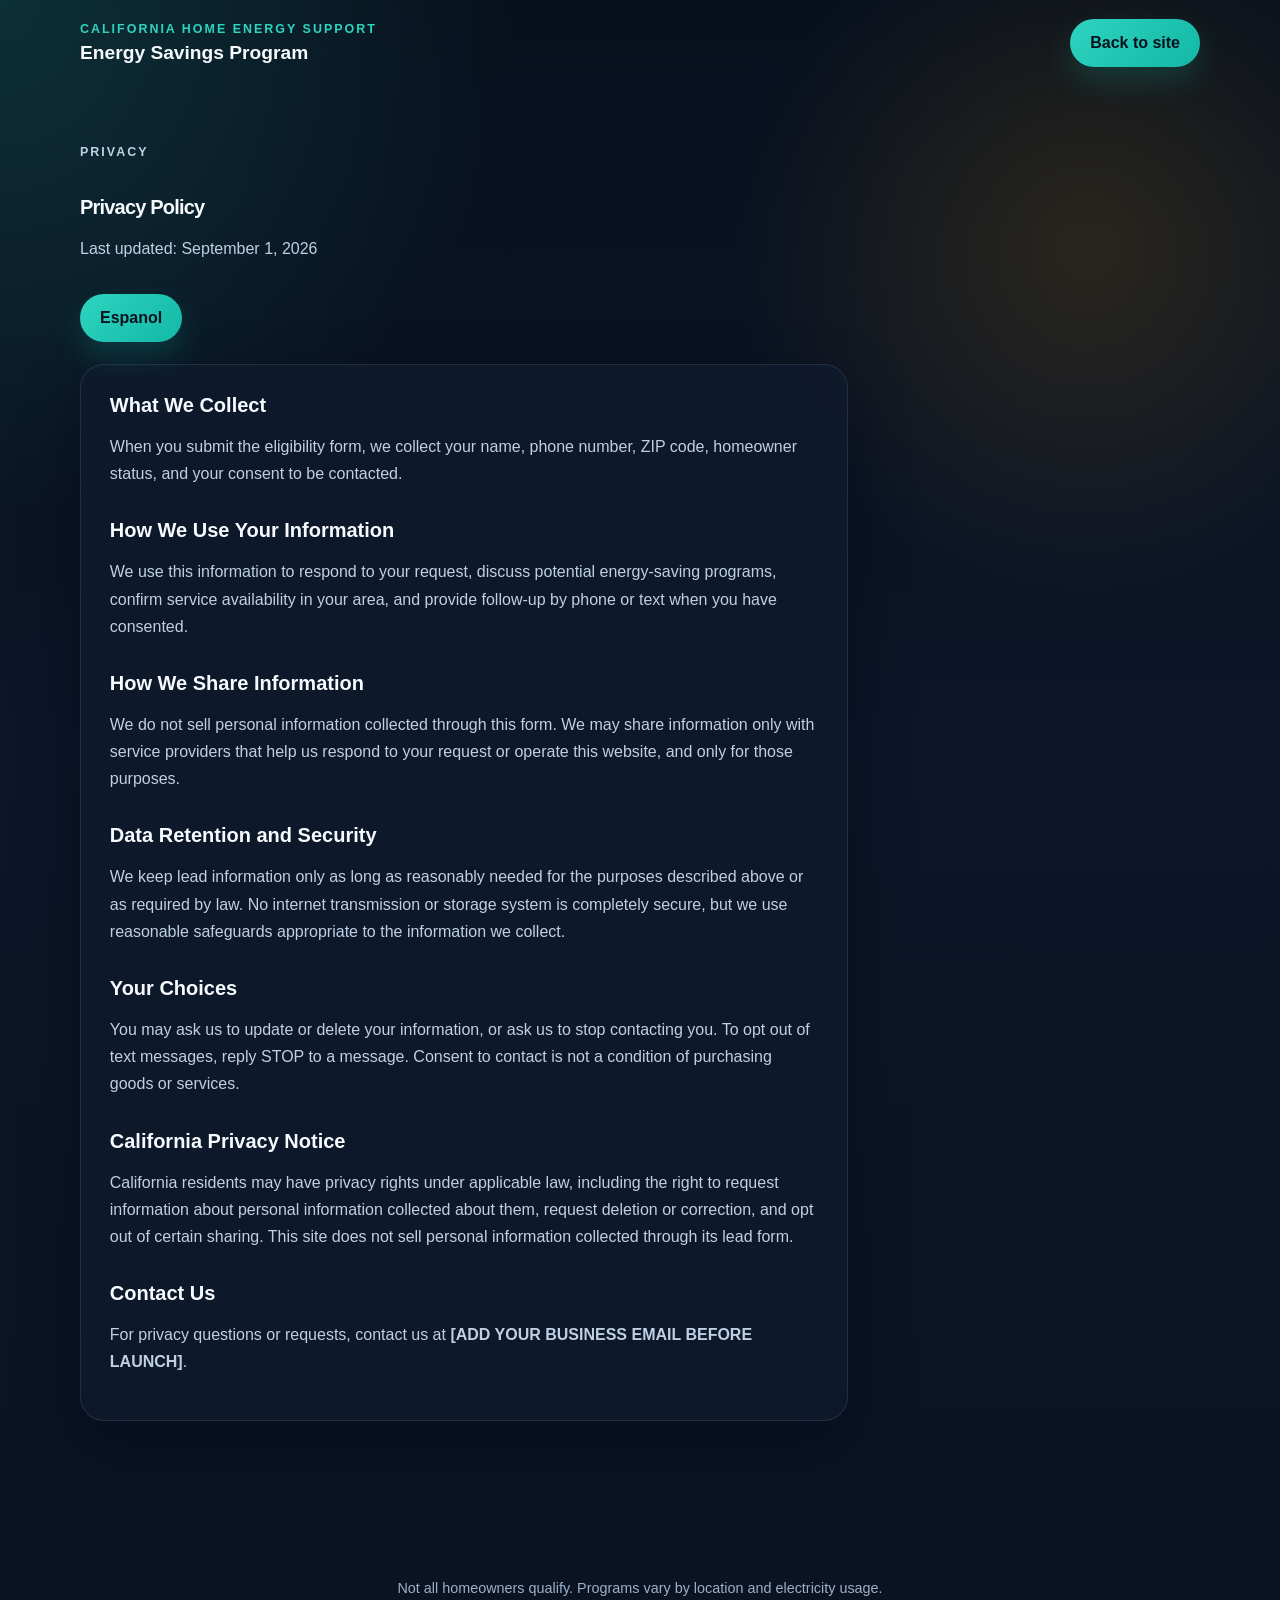
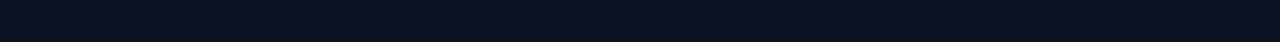
==== privacy.html @ 810e5eb0 "Initial website commit" ====
<!DOCTYPE html>
<html lang="en">
  <head>
    <meta charset="UTF-8" />
    <meta name="viewport" content="width=device-width, initial-scale=1.0" />
    <title>Privacy Policy | Energy Savings Program</title>
    <meta name="description" content="Privacy policy for the Energy Savings Program website." />
    <link rel="stylesheet" href="styles.css" />
  </head>
  <body>
    <header class="site-header">
      <div class="brand-block">
        <p class="eyebrow">California Home Energy Support</p>
        <h1 class="brand-title">Energy Savings Program</h1>
      </div>
      <a class="language-toggle" href="index.html">Back to site</a>
    </header>

    <main class="privacy-policy">
      <section class="section">
        <div class="section-heading">
          <p class="eyebrow">Privacy</p>
          <h2>Privacy Policy</h2>
          <p>Last updated: September 1, 2026</p>
          <button class="language-toggle policy-language-toggle" type="button" id="policyLanguageButton">Espanol</button>
        </div>

        <article class="policy-copy" id="englishPolicy">
          <h2>What We Collect</h2>
          <p>When you submit the eligibility form, we collect your name, phone number, ZIP code, homeowner status, and your consent to be contacted.</p>

          <h2>How We Use Your Information</h2>
          <p>We use this information to respond to your request, discuss potential energy-saving programs, confirm service availability in your area, and provide follow-up by phone or text when you have consented.</p>

          <h2>How We Share Information</h2>
          <p>We do not sell personal information collected through this form. We may share information only with service providers that help us respond to your request or operate this website, and only for those purposes.</p>

          <h2>Data Retention and Security</h2>
          <p>We keep lead information only as long as reasonably needed for the purposes described above or as required by law. No internet transmission or storage system is completely secure, but we use reasonable safeguards appropriate to the information we collect.</p>

          <h2>Your Choices</h2>
          <p>You may ask us to update or delete your information, or ask us to stop contacting you. To opt out of text messages, reply STOP to a message. Consent to contact is not a condition of purchasing goods or services.</p>

          <h2>California Privacy Notice</h2>
          <p>California residents may have privacy rights under applicable law, including the right to request information about personal information collected about them, request deletion or correction, and opt out of certain sharing. This site does not sell personal information collected through its lead form.</p>

          <h2>Contact Us</h2>
          <p>For privacy questions or requests, contact us at <strong>[ADD YOUR BUSINESS EMAIL BEFORE LAUNCH]</strong>.</p>
        </article>

        <article class="policy-copy" id="spanishPolicy" hidden lang="es">
          <h2>Que Informacion Recopilamos</h2>
          <p>Cuando envias el formulario de elegibilidad, recopilamos tu nombre, numero de telefono, codigo postal, estado de propietario y consentimiento para contactarte.</p>

          <h2>Como Usamos Tu Informacion</h2>
          <p>Usamos esta informacion para responder a tu solicitud, hablar sobre posibles programas de ahorro de energia, confirmar disponibilidad de servicios en tu area y dar seguimiento por telefono o mensaje de texto cuando hayas dado consentimiento.</p>

          <h2>Como Compartimos la Informacion</h2>
          <p>No vendemos la informacion personal recopilada mediante este formulario. Podemos compartir informacion solo con proveedores de servicios que nos ayudan a responder a tu solicitud u operar este sitio web, y solo para esos fines.</p>

          <h2>Conservacion y Seguridad</h2>
          <p>Conservamos la informacion de los prospectos solo durante el tiempo razonablemente necesario para los fines descritos o segun lo exija la ley. Ningun sistema de transmision o almacenamiento por internet es completamente seguro, pero usamos medidas razonables de proteccion.</p>

          <h2>Tus Opciones</h2>
          <p>Puedes pedirnos que actualicemos o eliminemos tu informacion, o que dejemos de contactarte. Para dejar de recibir mensajes de texto, responde STOP a un mensaje. El consentimiento para ser contactado no es una condicion para comprar bienes o servicios.</p>

          <h2>Aviso de Privacidad de California</h2>
          <p>Los residentes de California pueden tener derechos de privacidad conforme a la ley aplicable, incluido el derecho de solicitar informacion sobre los datos recopilados, pedir eliminacion o correccion y excluirse de ciertos tipos de intercambio. Este sitio no vende la informacion personal recopilada en el formulario.</p>

          <h2>Contactanos</h2>
          <p>Para preguntas o solicitudes de privacidad, contactanos en <strong>[AGREGA TU CORREO COMERCIAL ANTES DEL LANZAMIENTO]</strong>.</p>
        </article>
      </section>
    </main>

    <footer>
      <p>Not all homeowners qualify. Programs vary by location and electricity usage.</p>
    </footer>

    <script>
      const button = document.getElementById("policyLanguageButton");
      const englishPolicy = document.getElementById("englishPolicy");
      const spanishPolicy = document.getElementById("spanishPolicy");
      let isSpanish = false;

      button.addEventListener("click", () => {
        isSpanish = !isSpanish;
        englishPolicy.hidden = isSpanish;
        spanishPolicy.hidden = !isSpanish;
        document.documentElement.lang = isSpanish ? "es" : "en";
        button.textContent = isSpanish ? "English" : "Espanol";
      });
    </script>
  </body>
</html>
---- styles.css ----
:root {
  --bg: #08111f;
  --bg-soft: #0f1a2d;
  --panel: rgba(15, 26, 45, 0.78);
  --panel-strong: #13233d;
  --text: #f7fafc;
  --muted: #bfd0e5;
  --line: rgba(191, 208, 229, 0.12);
  --accent: #2dd4bf;
  --accent-deep: #14b8a6;
  --warning: #f59e0b;
  --max-width: 1120px;
  --shadow: 0 24px 60px rgba(2, 6, 23, 0.45);
}

* {
  box-sizing: border-box;
}

html {
  scroll-behavior: smooth;
}

body {
  margin: 0;
  font-family: "Segoe UI", Tahoma, Geneva, Verdana, sans-serif;
  color: var(--text);
  background:
    radial-gradient(circle at top left, rgba(45, 212, 191, 0.16), transparent 25%),
    radial-gradient(circle at 85% 15%, rgba(245, 158, 11, 0.14), transparent 20%),
    linear-gradient(180deg, #07101d 0%, #0c1628 45%, #0b1322 100%);
}

a {
  color: inherit;
  text-decoration: none;
}

button,
input {
  font: inherit;
}

.site-header,
.hero,
.section,
footer {
  width: min(calc(100% - 2rem), var(--max-width));
  margin: 0 auto;
}

.site-header {
  display: flex;
  align-items: center;
  justify-content: space-between;
  gap: 1rem;
  padding: 1.2rem 0;
}

.brand-title {
  margin: 0;
  font-size: 1.2rem;
}

.eyebrow {
  margin: 0 0 0.4rem;
  color: var(--accent);
  font-size: 0.78rem;
  font-weight: 700;
  letter-spacing: 0.16em;
  text-transform: uppercase;
}

.language-toggle,
.cta,
.lead-form button {
  display: inline-flex;
  align-items: center;
  justify-content: center;
  min-height: 3rem;
  padding: 0.85rem 1.25rem;
  border: none;
  border-radius: 999px;
  color: #04111f;
  font-weight: 700;
  background: linear-gradient(135deg, var(--accent) 0%, var(--accent-deep) 100%);
  box-shadow: 0 14px 30px rgba(20, 184, 166, 0.2);
  cursor: pointer;
  transition: transform 180ms ease, box-shadow 180ms ease;
}

.language-toggle:hover,
.cta:hover,
.lead-form button:hover {
  transform: translateY(-2px);
  box-shadow: 0 18px 32px rgba(20, 184, 166, 0.28);
}

.hero {
  display: grid;
  grid-template-columns: 1.15fr 0.85fr;
  gap: 1.5rem;
  align-items: center;
  min-height: calc(100vh - 5.5rem);
  padding: 3rem 0 4rem;
}

.hero h2 {
  margin: 0;
  font-size: clamp(2.8rem, 6vw, 5.3rem);
  line-height: 0.95;
  letter-spacing: -0.05em;
  max-width: 12ch;
}

.hero p {
  color: var(--muted);
}

.hero-copy > p#subtext {
  max-width: 38rem;
  margin: 1.2rem 0 0;
  font-size: 1.1rem;
  line-height: 1.7;
}

.hero-actions {
  display: flex;
  flex-direction: column;
  align-items: flex-start;
  gap: 0.9rem;
  margin-top: 1.8rem;
}

.microcopy {
  margin: 0;
  font-size: 0.95rem;
}

.hero-card,
.article,
.lead-form,
.reasons-list {
  border: 1px solid var(--line);
  border-radius: 24px;
  background: var(--panel);
  box-shadow: var(--shadow);
  backdrop-filter: blur(14px);
}

.hero-card {
  padding: 1.6rem;
}

.card-label {
  margin: 0 0 1rem;
  color: white;
  font-weight: 700;
}

.stat-list,
.reasons-list {
  padding: 0;
  margin: 0;
  list-style: none;
}

.stat-list li,
.reasons-list li {
  padding: 1rem 0;
  border-bottom: 1px solid var(--line);
}

.stat-list li:last-child,
.reasons-list li:last-child {
  border-bottom: none;
}

.stat-list strong {
  display: block;
  margin-bottom: 0.45rem;
  color: var(--warning);
}

.section {
  padding: 1.5rem 0 4rem;
}

.section-heading {
  max-width: 42rem;
  margin-bottom: 1.4rem;
}

.section-heading h2 {
  margin: 0;
  font-size: clamp(2rem, 4vw, 3.5rem);
  letter-spacing: -0.04em;
}

.section-heading p:last-child {
  color: var(--muted);
  line-height: 1.7;
}

.reasons-list {
  padding: 0.25rem 1.25rem;
}

.reasons-list li {
  position: relative;
  padding-left: 2rem;
  color: var(--text);
}

.reasons-list li::before {
  position: absolute;
  left: 0;
  top: 1rem;
  width: 1.15rem;
  height: 1.15rem;
  border-radius: 50%;
  background: rgba(45, 212, 191, 0.18);
  content: "";
}

.article-grid,
.testimonial-grid {
  display: grid;
  grid-template-columns: repeat(auto-fit, minmax(260px, 1fr));
  gap: 1rem;
}

.subsidy-grid {
  display: grid;
  grid-template-columns: repeat(5, 1fr);
  gap: 1rem;
}

.subsidy-card {
  padding: 1.35rem;
  border: 1px solid var(--line);
  border-radius: 22px;
  background: linear-gradient(180deg, rgba(19, 35, 61, 0.92), rgba(11, 19, 34, 0.95));
  box-shadow: var(--shadow);
}

.subsidy-icon {
  display: grid;
  width: 2.8rem;
  height: 2.8rem;
  margin-bottom: 1rem;
  place-items: center;
  border-radius: 14px;
  color: var(--accent);
  background: rgba(45, 212, 191, 0.12);
  font-size: 0.78rem;
  font-weight: 800;
  letter-spacing: 0.08em;
}

.subsidy-card h3 {
  margin: 0 0 0.65rem;
  font-size: 1.05rem;
}

.subsidy-card p {
  margin: 0;
  color: var(--muted);
  font-size: 0.92rem;
  line-height: 1.6;
}

.subsidy-disclaimer {
  margin: 1.2rem 0 0;
  padding: 1rem 1.15rem;
  border-left: 3px solid var(--warning);
  border-radius: 0 14px 14px 0;
  color: var(--muted);
  background: rgba(245, 158, 11, 0.08);
  font-size: 0.9rem;
  line-height: 1.6;
}

.visual-grid {
  display: grid;
  grid-template-columns: repeat(3, 1fr);
  gap: 1rem;
}

.visual-card,
.testimonial-card {
  display: flex;
  flex-direction: column;
  gap: 1rem;
  min-height: 100%;
  padding: 1.5rem;
  border: 1px solid var(--line);
  border-radius: 24px;
  background:
    linear-gradient(180deg, rgba(19, 35, 61, 0.92), rgba(11, 19, 34, 0.95));
  box-shadow: var(--shadow);
}

.article {
  padding: 1.4rem;
}

.visual-art {
  overflow: hidden;
  border-radius: 18px;
  background:
    radial-gradient(circle at top left, rgba(45, 212, 191, 0.18), transparent 32%),
    linear-gradient(180deg, rgba(8, 17, 31, 0.35), rgba(8, 17, 31, 0.8));
}

.visual-art svg {
  display: block;
  width: 100%;
  height: auto;
}

.visual-art rect:first-child {
  fill: rgba(4, 10, 20, 0.72);
  stroke: rgba(191, 208, 229, 0.12);
}

.glow-orb {
  fill: rgba(255, 214, 102, 0.9);
}

.mountain-shape {
  fill: rgba(32, 52, 83, 0.9);
}

.mountain-shape-alt {
  fill: rgba(22, 35, 58, 0.95);
}

.pole-block {
  fill: rgba(97, 122, 153, 0.7);
}

.power-line,
.wire-curve,
.tower-bars,
.tower-legs,
.ground-line,
.data-link,
.pin-line,
.signal-arc {
  fill: none;
  stroke-linecap: round;
  stroke-linejoin: round;
}

.power-line {
  stroke: rgba(191, 208, 229, 0.75);
  stroke-width: 4;
}

.bolt-shape {
  fill: #f59e0b;
}

.ground-line {
  stroke: rgba(191, 208, 229, 0.28);
  stroke-width: 5;
}

.tower-legs,
.tower-bars {
  stroke: rgba(191, 208, 229, 0.9);
  stroke-width: 4;
}

.wire-curve {
  stroke: rgba(45, 212, 191, 0.8);
  stroke-width: 3;
}

.sun-disc {
  fill: rgba(255, 214, 102, 0.92);
}

.chip-core {
  fill: rgba(45, 212, 191, 0.18);
  stroke: rgba(45, 212, 191, 0.7);
  stroke-width: 4;
}

.server-stack {
  fill: rgba(17, 30, 54, 0.92);
  stroke: rgba(191, 208, 229, 0.22);
  stroke-width: 3;
}

.data-link {
  stroke: rgba(45, 212, 191, 0.9);
  stroke-width: 5;
}

.pin-line {
  stroke: rgba(191, 208, 229, 0.8);
  stroke-width: 4;
}

.status-dot {
  fill: rgba(45, 212, 191, 0.95);
}

.signal-arc {
  stroke: rgba(245, 158, 11, 0.75);
  stroke-width: 4;
}

.visual-label {
  margin: 0;
  color: white;
  font-size: 1.15rem;
  font-weight: 700;
}

.visual-text {
  margin: 0;
  color: var(--muted);
  line-height: 1.7;
}

.article-meta {
  display: flex;
  align-items: center;
  justify-content: space-between;
  gap: 0.75rem;
  margin-bottom: 1rem;
  color: #9db0c9;
  font-size: 0.8rem;
  text-transform: uppercase;
  letter-spacing: 0.08em;
}

.article h3 {
  margin-top: 0;
  margin-bottom: 0.8rem;
  font-size: 1.35rem;
}

.article p {
  margin: 0 0 1rem;
  color: var(--muted);
  line-height: 1.7;
}

.article a {
  color: var(--accent);
  font-weight: 700;
}

.testimonial-stars {
  color: var(--warning);
  letter-spacing: 0.2em;
}

.testimonial-quote {
  margin: 0;
  color: var(--text);
  font-size: 1.05rem;
  line-height: 1.8;
}

.testimonial-footer {
  display: grid;
  gap: 0.25rem;
  margin-top: auto;
}

.testimonial-footer strong {
  color: white;
}

.testimonial-footer span {
  color: var(--muted);
  font-size: 0.95rem;
}

.form-section {
  padding-bottom: 5rem;
}

.lead-form {
  display: grid;
  gap: 0.9rem;
  max-width: 36rem;
  padding: 1.4rem;
}

.lead-form input:not([type="checkbox"]),
.lead-form select {
  width: 100%;
  padding: 1rem;
  border: 1px solid rgba(191, 208, 229, 0.14);
  border-radius: 14px;
  color: var(--text);
  background: rgba(255, 255, 255, 0.04);
}

.lead-form input:not([type="checkbox"])::placeholder {
  color: #93a8c2;
}

.lead-form input:not([type="checkbox"]):focus,
.lead-form select:focus {
  outline: 2px solid rgba(45, 212, 191, 0.3);
  border-color: transparent;
}

.lead-form select {
  appearance: none;
  color: var(--text);
}

.lead-form select:invalid {
  color: #93a8c2;
}

.consent-row {
  display: flex;
  gap: 0.7rem;
  align-items: flex-start;
  color: #b8c8dc;
  font-size: 0.82rem;
  line-height: 1.45;
  cursor: pointer;
}

.consent-row input {
  width: 1rem;
  height: 1rem;
  margin: 0.14rem 0 0;
  accent-color: var(--accent);
  flex: 0 0 auto;
}
footer {
  padding: 0 0 2rem;
  color: #9db0c9;
  font-size: 0.9rem;
  text-align: center;
}

@media (max-width: 900px) {
  .hero,
  .visual-grid,
  .testimonial-grid {
    grid-template-columns: 1fr;
  }

  .subsidy-grid {
    grid-template-columns: repeat(2, 1fr);
  }

  .article-grid {
    grid-template-columns: 1fr;
  }

  .hero {
    min-height: auto;
    padding-top: 2rem;
  }
}

@media (max-width: 640px) {
  .site-header {
    flex-direction: column;
    align-items: flex-start;
  }

  .site-header,
  .hero,
  .section,
  footer {
    width: min(calc(100% - 1.25rem), var(--max-width));
  }

  .hero h2,
  .section-heading h2 {
    font-size: clamp(2rem, 12vw, 3rem);
  }

  .article-meta {
    flex-direction: column;
    align-items: flex-start;
  }

  .cta,
  .language-toggle,
  .lead-form button {
    width: 100%;
  }

  .subsidy-grid {
    grid-template-columns: 1fr;
  }
}

.consent-copy a {
  color: var(--accent);
  font-weight: 700;
  text-decoration: underline;
  text-underline-offset: 0.15em;
}

.privacy-policy {
  padding: 2rem 0 5rem;
}

.privacy-policy .policy-copy {
  max-width: 48rem;
  padding: 1.8rem;
  border: 1px solid var(--line);
  border-radius: 24px;
  background: var(--panel);
  box-shadow: var(--shadow);
}

.privacy-policy h2 {
  margin: 2rem 0 0.7rem;
  font-size: 1.25rem;
}

.privacy-policy h2:first-child {
  margin-top: 0;
}

.privacy-policy p,
.privacy-policy li {
  color: var(--muted);
  line-height: 1.7;
}

.policy-language-toggle {
  margin-top: 1rem;
}
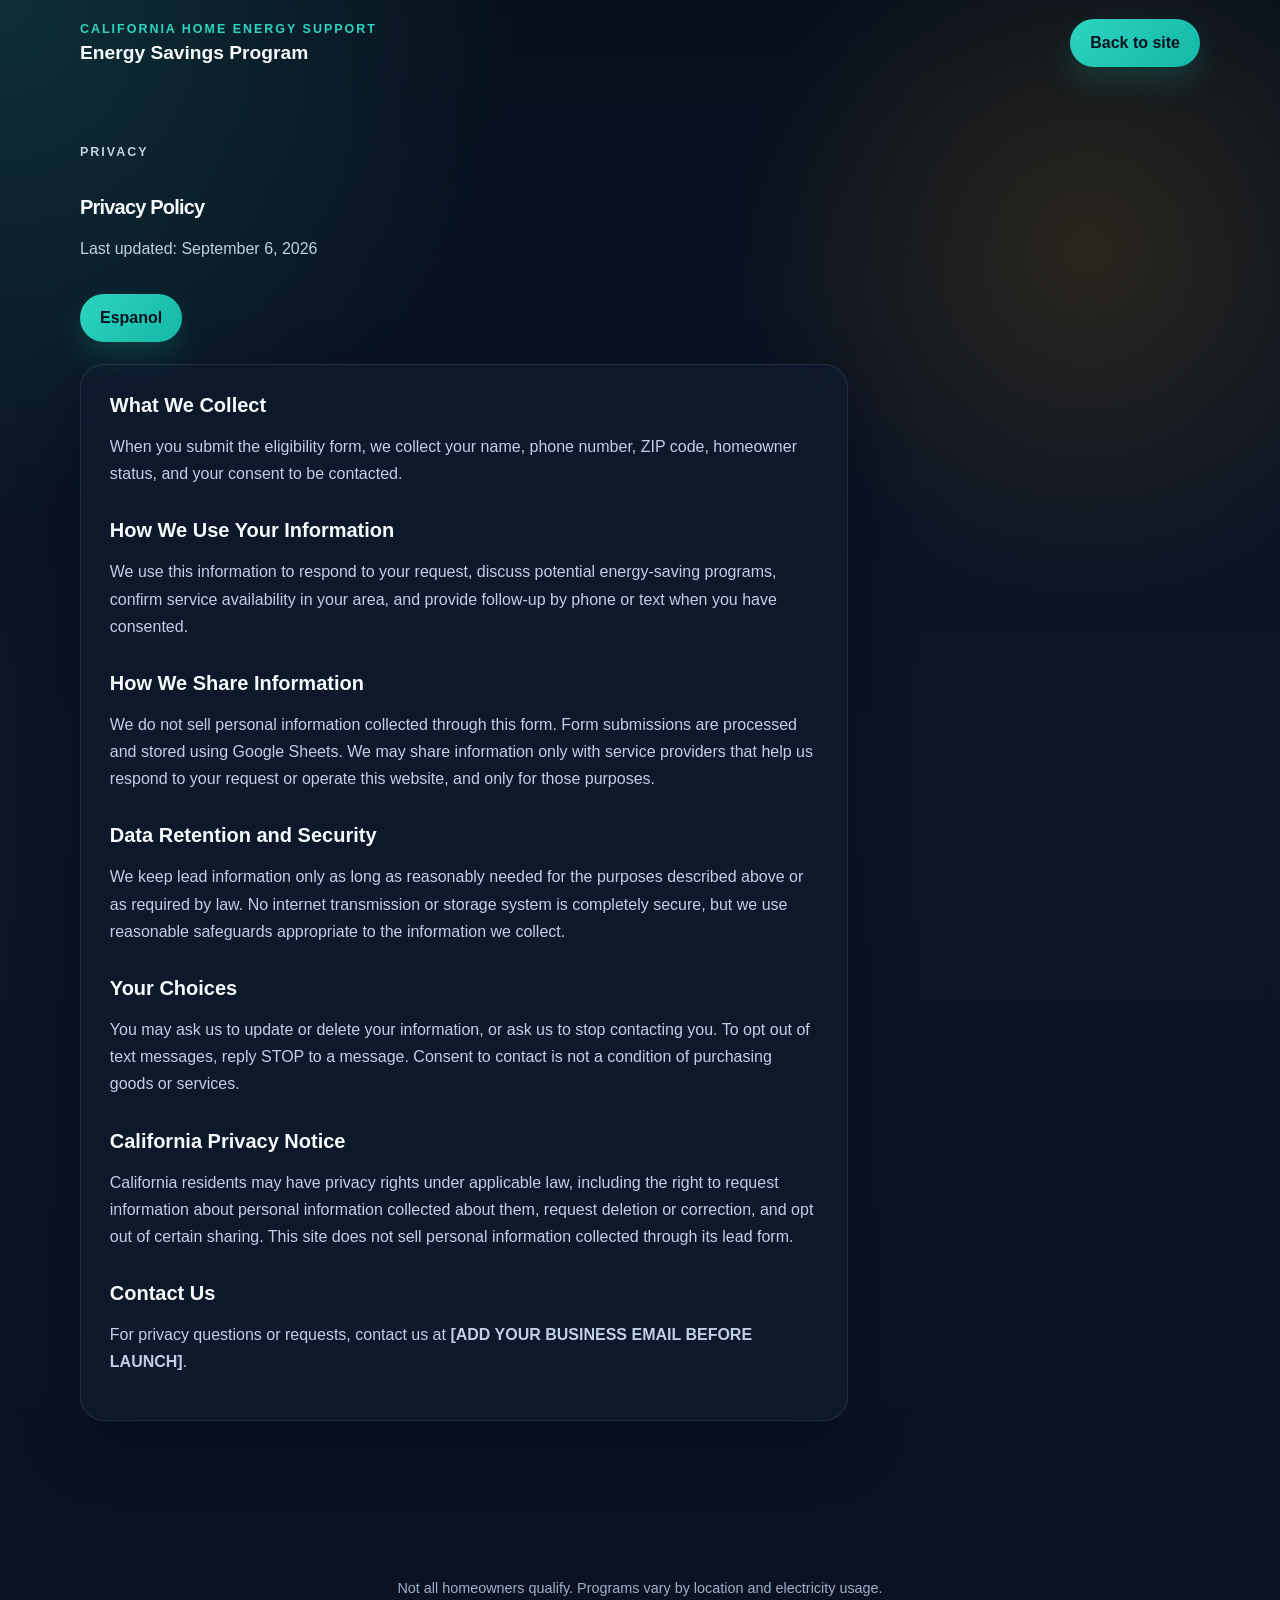
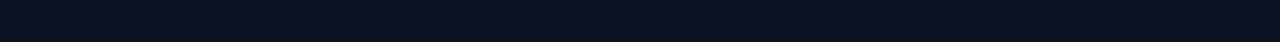
==== commit 1438f16e: "Connect lead form to Google Sheets" ====
--- a/privacy.html
+++ b/privacy.html
@@ -21,7 +21,7 @@
         <div class="section-heading">
           <p class="eyebrow">Privacy</p>
           <h2>Privacy Policy</h2>
-          <p>Last updated: September 1, 2026</p>
+          <p>Last updated: September 6, 2026</p>
           <button class="language-toggle policy-language-toggle" type="button" id="policyLanguageButton">Espanol</button>
         </div>
 
@@ -33,7 +33,7 @@
           <p>We use this information to respond to your request, discuss potential energy-saving programs, confirm service availability in your area, and provide follow-up by phone or text when you have consented.</p>
 
           <h2>How We Share Information</h2>
-          <p>We do not sell personal information collected through this form. We may share information only with service providers that help us respond to your request or operate this website, and only for those purposes.</p>
+          <p>We do not sell personal information collected through this form. Form submissions are processed and stored using Google Sheets. We may share information only with service providers that help us respond to your request or operate this website, and only for those purposes.</p>
 
           <h2>Data Retention and Security</h2>
           <p>We keep lead information only as long as reasonably needed for the purposes described above or as required by law. No internet transmission or storage system is completely secure, but we use reasonable safeguards appropriate to the information we collect.</p>
@@ -56,7 +56,7 @@
           <p>Usamos esta informacion para responder a tu solicitud, hablar sobre posibles programas de ahorro de energia, confirmar disponibilidad de servicios en tu area y dar seguimiento por telefono o mensaje de texto cuando hayas dado consentimiento.</p>
 
           <h2>Como Compartimos la Informacion</h2>
-          <p>No vendemos la informacion personal recopilada mediante este formulario. Podemos compartir informacion solo con proveedores de servicios que nos ayudan a responder a tu solicitud u operar este sitio web, y solo para esos fines.</p>
+          <p>No vendemos la informacion personal recopilada mediante este formulario. Los envios del formulario se procesan y almacenan mediante Google Sheets. Podemos compartir informacion solo con proveedores de servicios que nos ayudan a responder a tu solicitud u operar este sitio web, y solo para esos fines.</p>
 
           <h2>Conservacion y Seguridad</h2>
           <p>Conservamos la informacion de los prospectos solo durante el tiempo razonablemente necesario para los fines descritos o segun lo exija la ley. Ningun sistema de transmision o almacenamiento por internet es completamente seguro, pero usamos medidas razonables de proteccion.</p>
@@ -92,4 +92,4 @@
       });
     </script>
   </body>
-</html>+</html>
--- a/styles.css
+++ b/styles.css
@@ -482,6 +482,51 @@
   font-size: 0.95rem;
 }
 
+.qualification-notice {
+  padding-top: 0;
+}
+
+.qualification-notice-card {
+  position: relative;
+  overflow: hidden;
+  padding: clamp(2rem, 5vw, 3.5rem);
+  border: 1px solid rgba(245, 158, 11, 0.35);
+  border-radius: 28px;
+  text-align: center;
+  background:
+    radial-gradient(circle at top, rgba(245, 158, 11, 0.16), transparent 55%),
+    linear-gradient(180deg, rgba(19, 35, 61, 0.96), rgba(11, 19, 34, 0.98));
+  box-shadow: var(--shadow);
+}
+
+.qualification-notice-card::before {
+  position: absolute;
+  inset: 0 auto 0 0;
+  width: 5px;
+  background: var(--warning);
+  content: "";
+}
+
+.qualification-notice-card .eyebrow {
+  color: var(--warning);
+}
+
+.qualification-notice-card h2 {
+  max-width: 52rem;
+  margin: 0 auto;
+  font-size: clamp(2rem, 5vw, 4rem);
+  line-height: 1.05;
+  letter-spacing: -0.04em;
+}
+
+.qualification-notice-card p:last-child {
+  max-width: 42rem;
+  margin: 1rem auto 0;
+  color: var(--muted);
+  font-size: clamp(1rem, 2vw, 1.2rem);
+  line-height: 1.6;
+}
+
 .form-section {
   padding-bottom: 5rem;
 }
@@ -539,6 +584,30 @@
   accent-color: var(--accent);
   flex: 0 0 auto;
 }
+
+.form-honeypot {
+  position: absolute;
+  left: -10000px;
+  width: 1px;
+  height: 1px;
+  overflow: hidden;
+}
+
+.form-status {
+  min-height: 1.5em;
+  margin: 0;
+  color: var(--muted);
+  font-size: 0.9rem;
+  line-height: 1.5;
+}
+
+.form-status.is-success {
+  color: var(--accent);
+}
+
+.form-status.is-error {
+  color: #fca5a5;
+}
 footer {
   padding: 0 0 2rem;
   color: #9db0c9;
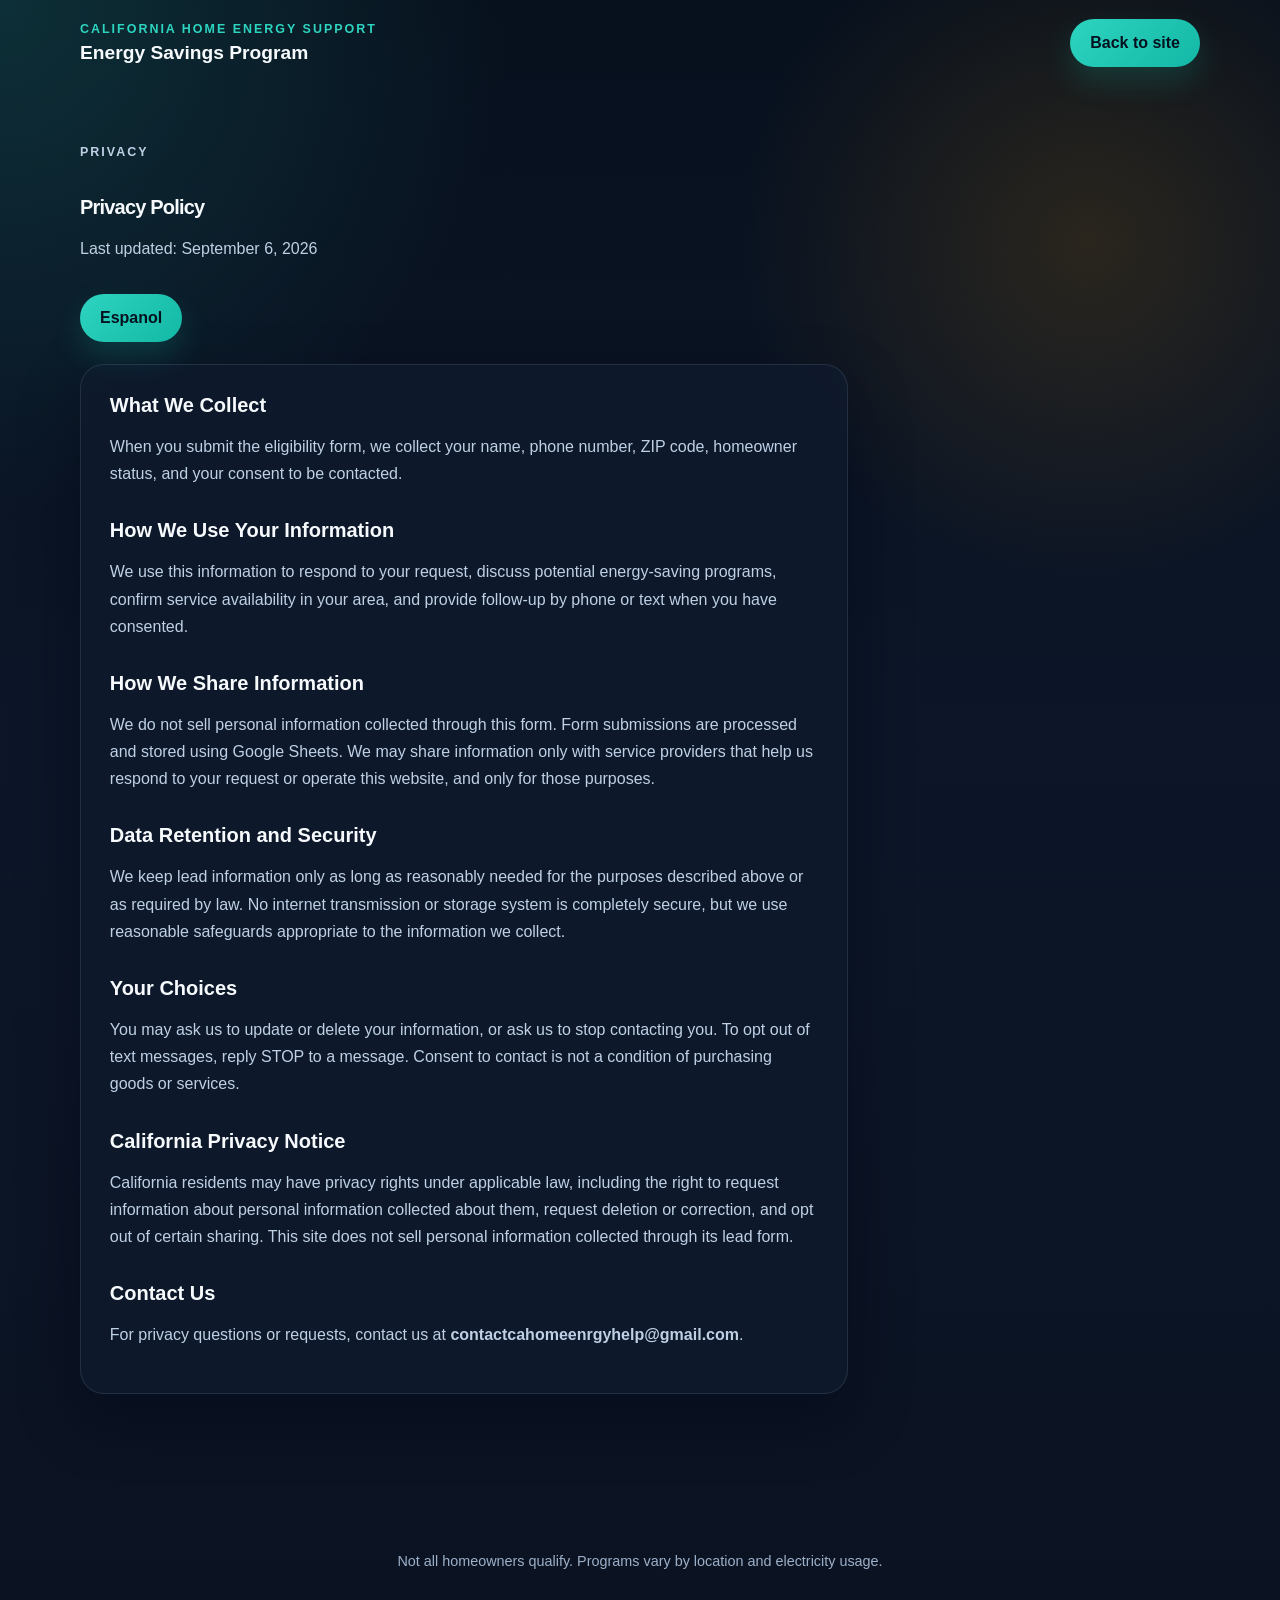
==== commit eb7f9270: "Update business email" ====
--- a/privacy.html
+++ b/privacy.html
@@ -45,7 +45,7 @@
           <p>California residents may have privacy rights under applicable law, including the right to request information about personal information collected about them, request deletion or correction, and opt out of certain sharing. This site does not sell personal information collected through its lead form.</p>
 
           <h2>Contact Us</h2>
-          <p>For privacy questions or requests, contact us at <strong>[ADD YOUR BUSINESS EMAIL BEFORE LAUNCH]</strong>.</p>
+          <p>For privacy questions or requests, contact us at <strong>contactcahomeenrgyhelp@gmail.com</strong>.</p>
         </article>
 
         <article class="policy-copy" id="spanishPolicy" hidden lang="es">
@@ -68,7 +68,7 @@
           <p>Los residentes de California pueden tener derechos de privacidad conforme a la ley aplicable, incluido el derecho de solicitar informacion sobre los datos recopilados, pedir eliminacion o correccion y excluirse de ciertos tipos de intercambio. Este sitio no vende la informacion personal recopilada en el formulario.</p>
 
           <h2>Contactanos</h2>
-          <p>Para preguntas o solicitudes de privacidad, contactanos en <strong>[AGREGA TU CORREO COMERCIAL ANTES DEL LANZAMIENTO]</strong>.</p>
+          <p>Para preguntas o solicitudes de privacidad, contactanos en <strong>contactcahomeenrgyhelp@gmail.com</strong>.</p>
         </article>
       </section>
     </main>
